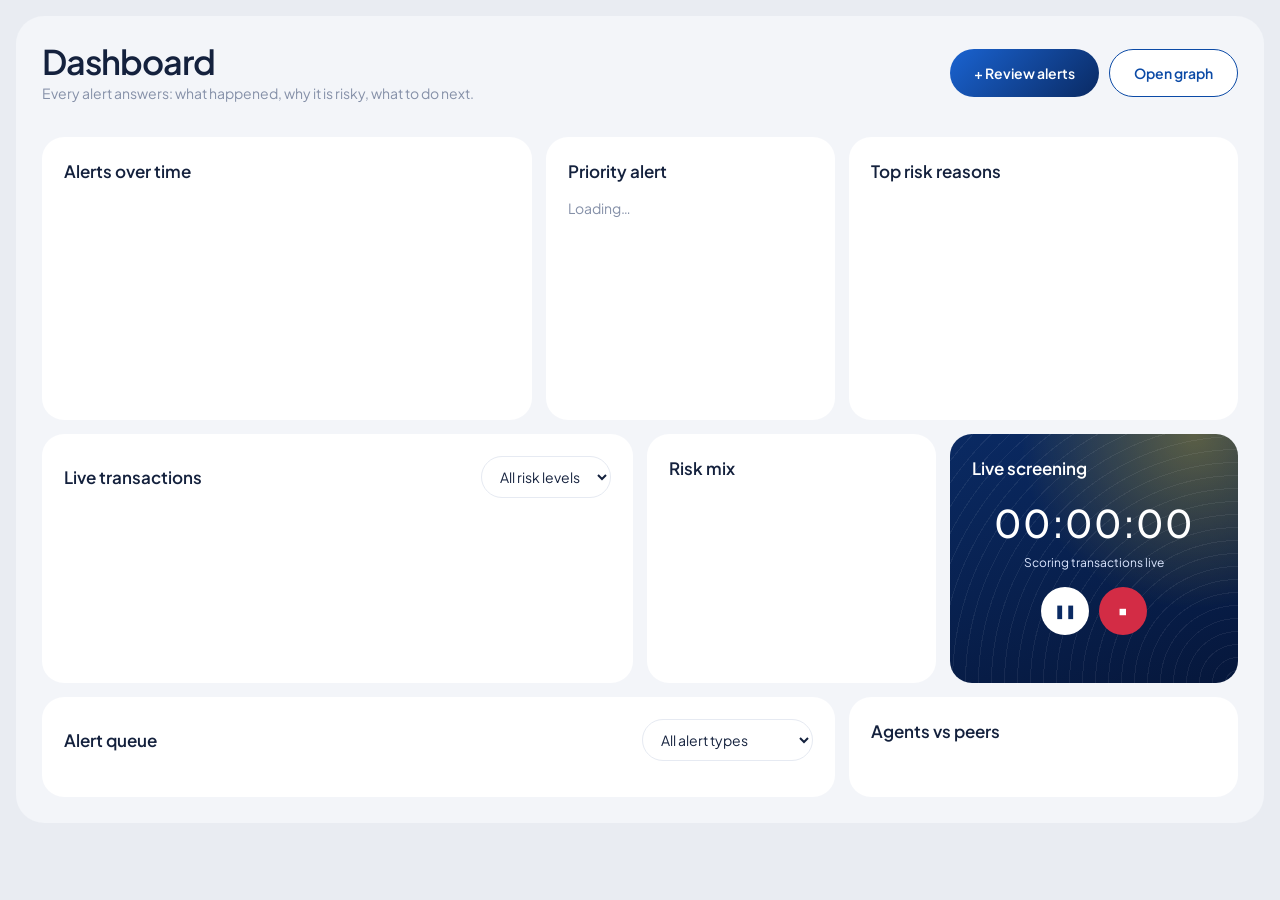
==== Frontend/index.html @ 089296fb "Add files via upload" ====
<!doctype html><html lang=en><head><meta charset=utf-8><meta name=viewport content="width=device-width,initial-scale=1"><link href="https://fonts.googleapis.com/css2?family=Plus+Jakarta+Sans:wght@400;600;700;800&family=Noto+Sans+Bengali:wght@400;700&display=swap" rel=stylesheet><link rel=stylesheet href="assets/css/style.css"><title>Dashboard · Upay_cloak</title><script src="assets/js/vendor/chart.umd.min.js"></script></head><body><main id=main>
<div class=head><div><h1>Dashboard</h1><p class=sub style="margin:2px 0 0">Every alert answers: what happened, why it is risky, what to do next.</p></div><div style="display:flex;gap:10px"><a class=btn href="#queue">+ Review alerts</a><a class="btn ghost" href="graph.html">Open graph</a></div></div>
<div class="grid g4" id=kpis style="margin-top:20px"></div>
<div class="grid g12" style="margin-top:14px">
<section class="card s5"><h2>Alerts over time</h2><div class=pb id=bars></div></section>
<section class="card s3 al" id=alert><h2>Priority alert</h2><p class=mut>Loading…</p></section>
<section class="card s4"><h2>Top risk reasons</h2><div id=rsn></div></section>
<section class="card s6"><div class=head><h2 style="margin:0;margin-right:auto">Live transactions</h2><select id=fr aria-label="Risk filter"><option value=all>All risk levels<option value=critical>Critical<option value=high>High<option value=medium>Medium<option value=low>Low</select></div><div id=feed></div></section>
<section class="card s3"><h2>Risk mix</h2><div class=gw><canvas id=c1></canvas><div class=gv id=gv></div></div><div class=lg id=lg></div></section>
<section class="card s3 trk"><h2>Live screening</h2><b id=clk>00:00:00</b><p id=st>Scoring transactions live</p><div class=pz><button id=pz aria-label="Pause or resume">❚❚</button><button id=rs aria-label="Stop and reset">■</button></div></section>
<section class="card s8" id=queue><div class=head><h2 style="margin:0;margin-right:auto">Alert queue</h2><select id=fa aria-label="Alert type"><option value="">All alert types<option value=account_takeover>Account takeover<option value=otp_breach>OTP breach<option value=mule_network>Mule network<option value=scam>Scam<option value=gambling>Betting / gambling<option value=agent_anomaly>Agent anomaly<option value=structuring>Structuring<option value=anomaly>Other anomaly</select></div><div id=q></div></section>
<section class="card s4"><h2>Agents vs peers</h2><div id=agents></div></section>
</div></main><script src="assets/js/utils.js"></script><script src="assets/js/api.js"></script><script src="assets/js/layout.js"></script><script src="assets/js/dashboard.js"></script></body></html>
---- Frontend/assets/css/style.css ----
:root{--ink:#0A2A63;--brand:#0B4AA6;--brand-d:#083A85;--b2:#1A63D1;--yel:#FFD21F;--yel2:#FFF4C2;--bg:#E9ECF2;--soft:#F3F5F9;--line:#E6EAF2;--tx:#14213D;--mut:#8590A8;--low:#1B9E6A;--med:#D99A0B;--high:#EC6A1E;--crit:#D32C45;--tex:repeating-radial-gradient(circle at 100% 100%,transparent 0 12px,#ffffff10 12px 13px)}
*{box-sizing:border-box;margin:0}
body{font:400 14px/1.45 'Plus Jakarta Sans','Noto Sans Bengali',system-ui,sans-serif;background:var(--bg);color:var(--tx);padding:16px}
a{color:var(--brand)}.mut{color:var(--mut)}
.frame{display:flex;gap:14px;max-width:1600px;margin:auto;background:#fff;border-radius:36px;padding:14px;min-height:calc(100vh - 32px)}
.side{width:240px;flex:none;position:sticky;top:30px;height:calc(100vh - 60px);background:var(--soft);border-radius:28px;padding:26px 18px;display:flex;flex-direction:column;overflow:auto}
.brand{display:flex;gap:10px;align-items:center;font-size:21px;font-weight:600;margin:0 0 28px 4px}.logo{width:34px;height:34px}.logo svg{width:100%;height:100%}
.menu{font-size:12px;color:var(--mut);margin:16px 10px 8px}
.side a{display:flex;align-items:center;gap:12px;padding:11px 10px;color:var(--mut);text-decoration:none;font-weight:500;font-size:15px;position:relative;border-radius:12px;transition:color .2s}
.side a svg{width:20px;height:20px;flex:none}.side a:hover{color:var(--tx)}.side a.on{color:var(--tx);font-weight:600}.side a.on svg{color:var(--brand)}
.side a.on:before{content:"";position:absolute;left:-18px;top:8px;bottom:8px;width:5px;border-radius:0 6px 6px 0;background:var(--yel)}
.side a i{margin-left:auto;font-style:normal;background:var(--ink);color:#fff;font-size:11px;border-radius:7px;padding:1px 7px}
.promo{margin-top:auto;border-radius:22px;padding:18px;color:#fff;background:var(--tex),radial-gradient(circle at 90% 0,#ffd21f66,transparent 50%),linear-gradient(160deg,var(--b2),var(--ink))}
.promo b{display:block;font-size:17px;font-weight:500}.promo p{margin:4px 0 14px;font-size:12px;color:#cfe0ff}.promo .btn{display:block;text-align:center;background:var(--yel);color:#1A2340;padding:11px}
.wrap{flex:1;min-width:0;display:flex;flex-direction:column;gap:14px}
.top{display:flex;align-items:center;gap:12px;background:var(--soft);border-radius:28px;padding:14px 20px}
.sb{flex:1;max-width:420px;display:flex;align-items:center;gap:10px;background:#fff;border-radius:99px;padding:6px 8px 6px 16px;color:var(--mut)}.sb svg{width:18px;flex:none}
.sb input{all:unset;flex:1;color:var(--tx);min-width:0}.sb kbd{font:inherit;font-weight:600;font-size:12px;background:var(--soft);border-radius:8px;padding:6px 11px}
.demo-badge{margin-left:auto;background:var(--yel2);color:#7A5200;padding:6px 12px;border-radius:99px;font-weight:600;font-size:12px}
.ic{width:42px;height:42px;border-radius:50%;border:1px solid var(--line);background:#fff;display:grid;place-items:center;color:var(--tx)}.ic svg{width:19px}
.me{display:flex;gap:10px;align-items:center;font-weight:600}.me small{display:block;color:var(--mut);font-size:12px;font-weight:400}
.av{width:42px;height:42px;border-radius:50%;display:grid;place-items:center;font-weight:700;color:#fff;background:linear-gradient(135deg,var(--yel),var(--b2))}
main{flex:1;background:var(--soft);border-radius:28px;padding:26px}
h1{font-size:34px;font-weight:600;letter-spacing:-.03em;line-height:1.15}h2{font-size:17px;font-weight:600;margin-bottom:14px}h3{font-size:13px;font-weight:600;margin:16px 0 6px}.sub{color:var(--mut);margin:4px 0 20px}
.head{display:flex;gap:12px;align-items:center;flex-wrap:wrap;margin-bottom:14px}.head>div:first-child{margin-right:auto}
.card{background:#fff;border-radius:22px;padding:22px;transition:box-shadow .25s}.card:hover{box-shadow:0 14px 32px -18px #0b4aa666}
.grid{display:grid;gap:14px}.g4{grid-template-columns:repeat(4,1fr)}.g12{grid-template-columns:repeat(12,1fr)}.g2{grid-template-columns:2fr 1fr}
.s3{grid-column:span 3}.s4{grid-column:span 4}.s5{grid-column:span 5}.s6{grid-column:span 6}.s8{grid-column:span 8}
input,select{padding:10px 14px;border:1px solid var(--line);border-radius:99px;background:#fff;font:inherit;color:inherit}
.btn{display:inline-flex;align-items:center;justify-content:center;gap:6px;border:0;border-radius:99px;padding:13px 24px;font:inherit;font-weight:600;cursor:pointer;color:#fff;text-decoration:none;background:linear-gradient(135deg,var(--b2),var(--ink));transition:transform .2s,box-shadow .2s}
.btn:hover{transform:translateY(-2px);box-shadow:0 10px 20px -10px var(--brand)}.btn.ghost{background:#fff;color:var(--brand);border:1.5px solid var(--brand)}.btn.red{background:var(--crit)}.btn.amb{background:var(--high)}.btn.big{width:100%;padding:14px;margin-top:8px}
.btn.dark{display:block;text-align:center;background:var(--ink)}
:focus-visible{outline:3px solid var(--b2);outline-offset:2px}
.kpi{display:flex;flex-direction:column;min-height:158px;animation:rise .6s both;animation-delay:calc(var(--i)*70ms)}
.kpi .t{display:flex;justify-content:space-between;align-items:center;font-weight:500;font-size:16px}
.arr{width:34px;height:34px;border-radius:50%;border:1.5px solid var(--tx);display:grid;place-items:center;font-style:normal;transition:transform .25s}.kpi:hover .arr{transform:rotate(45deg)}
.kpi b{font-size:48px;font-weight:500;letter-spacing:-.03em;margin-top:6px;line-height:1.1}.kpi small{margin-top:auto;font-size:12px;color:var(--mut)}
.kpi:first-child{color:#fff;background:var(--tex),radial-gradient(circle at 100% 0,#ffd21f88,transparent 55%),linear-gradient(150deg,var(--b2),var(--ink))}.kpi:first-child .arr{background:#fff;border-color:#fff;color:var(--ink)}.kpi:first-child small{color:#DBE6FF}
@keyframes rise{from{opacity:0;transform:translateY(14px)}}
.pb{display:flex;align-items:flex-end;justify-content:space-between;gap:7px;height:200px}
.pb div{flex:1;height:100%;display:flex;flex-direction:column;justify-content:flex-end;align-items:center;gap:8px;font-size:11px;color:var(--mut)}
.pb i{width:100%;border-radius:99px;position:relative;animation:grow .9s cubic-bezier(.2,.8,.2,1) both;transform-origin:bottom}
.pb i:hover:after,.pb i.pk:after{content:attr(data-v);position:absolute;top:-26px;left:50%;transform:translateX(-50%);background:#fff;border:1px solid var(--line);border-radius:8px;padding:1px 7px;font-size:11px;font-weight:600;color:var(--tx);white-space:nowrap}
.b1{background:var(--ink)}.b2{background:var(--b2)}.b3{background:var(--yel)}.hh{background:repeating-linear-gradient(135deg,#C4CDE3 0 2px,transparent 2px 7px);border:1px solid #C4CDE3}
@keyframes grow{from{transform:scaleY(.1);opacity:0}}
.al .at{font-size:20px;font-weight:600;color:var(--brand);margin:12px 0 6px;text-transform:capitalize}.al p{margin-bottom:16px}
.li{display:flex;gap:12px;align-items:center;padding:9px 0}.li .d{width:34px;height:34px;border-radius:50%;display:grid;place-items:center;background:var(--yel2);font-weight:600;flex:none}.li em{margin-left:auto;font-style:normal;font-weight:600}
.tx{display:flex;gap:12px;align-items:center;padding:11px 0;cursor:pointer;border-top:1px solid var(--line)}.tx:first-child{border-top:0}
.tx .a{width:42px;height:42px;border-radius:50%;display:grid;place-items:center;color:#fff;font-size:12px;font-weight:600;background:var(--c);flex:none}
.tx b{display:block;font-weight:600;text-transform:capitalize}.tx small{color:var(--mut);font-size:12px}.tx .r{margin-left:auto;display:grid;gap:3px;justify-items:end}.tx:hover b{color:var(--brand)}.tx.new{animation:slide .7s}
@keyframes slide{from{background:#FFD21F44;transform:translateX(-14px);opacity:0}}
.gw{position:relative}.gv{position:absolute;left:0;right:0;bottom:2px;text-align:center;font-size:36px;font-weight:600}.gv small{display:block;font-size:12px;color:var(--mut);font-weight:400}
.lg,.legend{display:flex;flex-wrap:wrap;justify-content:center;gap:6px 14px;margin-top:12px;font-size:12px}.lg span:before,.legend span:before{content:"";display:inline-block;width:9px;height:9px;border-radius:50%;background:var(--c);margin-right:5px}
.trk{color:#fff;text-align:center;background:var(--tex),radial-gradient(circle at 85% 0,#ffd21f55,transparent 50%),linear-gradient(160deg,var(--ink),#06173B)}
.trk h2{text-align:left}.trk b{display:block;font-size:38px;font-weight:500;letter-spacing:1px}.trk p{color:#DBE6FF;margin:4px 0 16px;font-size:12px}
.pz{display:flex;gap:10px;justify-content:center}.pz button{width:48px;height:48px;border-radius:50%;border:0;background:#fff;color:var(--ink);font-weight:700;cursor:pointer;transition:transform .2s}.pz button+button{background:var(--crit);color:#fff}.pz button:hover{transform:scale(1.08)}
table{width:100%;border-collapse:collapse}th{text-align:left;color:var(--mut);font-size:12px;font-weight:500;padding:8px}td{padding:11px 8px;border-top:1px solid var(--line)}
.badge{display:inline-flex;gap:5px;align-items:center;padding:3px 10px;border-radius:8px;font-size:11px;font-weight:600;color:var(--c);background:color-mix(in srgb,var(--c) 13%,#fff);border:1px solid color-mix(in srgb,var(--c) 28%,#fff)}.badge.critical{animation:pulse 2s infinite}@keyframes pulse{50%{box-shadow:0 0 0 5px #D32C4522}}
.low{--c:var(--low)}.medium{--c:var(--med)}.high{--c:var(--high)}.critical{--c:var(--crit)}
.pill{background:var(--yel2);color:var(--tx);padding:5px 12px;border-radius:99px;font-weight:600;font-size:12px;text-transform:capitalize}
.chip{display:inline-block;border:1px solid var(--line);background:#fff;border-radius:99px;padding:6px 12px;font:inherit;font-size:12px;cursor:pointer;margin:0 6px 6px 0}.chip.ev{background:#0B4AA61a;color:var(--brand-d);font-weight:600;border-color:#0B4AA655}
.acts{display:flex;flex-wrap:wrap;gap:8px;margin:12px 0}.acts .btn{padding:11px 18px}
.tl{border-left:2px solid var(--line);margin:16px 0 0 6px;padding-left:18px}.tl>div{position:relative;padding:2px 0 14px;transition:.3s}.tl>div:before{content:'';position:absolute;left:-24px;top:6px;width:10px;height:10px;border-radius:50%;background:var(--c)}.hl{background:var(--yel2);border-radius:8px;box-shadow:0 0 0 6px var(--yel2)}
.shap{display:grid;grid-template-columns:190px 1fr 48px;gap:10px;align-items:center;margin:8px 0;font-size:13px}.track{height:14px;position:relative;background:#EDF0F7;border-radius:99px}.track:after{content:'';position:absolute;left:50%;top:-3px;bottom:-3px;width:1px;background:#B6BFD3}
.bar{position:absolute;top:0;height:100%;width:0;transition:width 1s cubic-bezier(.2,.8,.2,1)}.pos{left:50%;background:var(--crit);border-radius:0 99px 99px 0}.neg{right:50%;background:var(--low);border-radius:99px 0 0 99px}
.conf{height:10px;background:#EDF0F7;border-radius:99px}.conf i{display:block;height:100%;background:var(--b2);border-radius:99px}
.chat{max-height:280px;overflow:auto;margin:10px 0}.msg{background:var(--soft);border-radius:16px;padding:10px 14px;margin:6px 0}.msg.me{background:var(--ink);color:#fff;margin-left:30px}
#net,#mini{border-radius:22px;background:radial-gradient(circle at 30% 20%,#fff,#E6ECF8)}#mini{height:200px}.ctrl{display:flex;gap:10px;flex-wrap:wrap;margin-bottom:14px}
.ag{display:grid;grid-template-columns:76px 1fr 38px;gap:8px;align-items:center;margin:10px 0;font-size:13px}.ag .track{height:12px}.fill{height:100%;border-radius:99px;width:0;transition:width 1s}
.qrow{display:flex;gap:12px;align-items:center;padding:12px 0;border-top:1px solid var(--line)}.qrow:first-child{border-top:0}.qrow span:nth-child(2){margin-right:auto}
.demo{display:grid;grid-template-columns:340px 1fr;gap:28px;align-items:start}
.phone{width:320px;height:620px;background:#0A1634;border-radius:44px;padding:12px;box-shadow:0 30px 60px #0a2a6340}.screen{background:#fff;height:100%;border-radius:34px;padding:38px 20px 20px;overflow:auto;animation:rise .35s;border-top:6px solid var(--yel)}
.screen input{width:100%;margin:4px 0 12px;padding:12px;border-radius:14px}.lbl{font-size:12px;color:var(--mut);font-weight:600}.ico{width:68px;height:68px;border-radius:50%;display:grid;place-items:center;color:#fff;font-size:32px;margin:18px auto;background:var(--c);animation:pop .5s}@keyframes pop{from{transform:scale(.4)}}
.screen h3{font-size:18px;text-align:center;margin:0 0 8px}.screen p{text-align:center;margin:6px 0}.screen li{margin:6px 0 6px 18px;font-size:13px}.gauge{width:240px;display:block;margin:0 auto}.gauge text{font-weight:700;font-size:34px;text-anchor:middle}
.toast{position:fixed;bottom:24px;right:24px;background:var(--ink);color:#fff;padding:12px 20px;border-radius:99px;animation:rise .3s;z-index:20}
@media(max-width:1200px){.g4{grid-template-columns:repeat(2,1fr)}.s3,.s4,.s5,.s6{grid-column:span 6}.s8{grid-column:span 12}.g2{grid-template-columns:1fr}}
@media(max-width:900px){.demo{grid-template-columns:1fr}}
@media(max-width:800px){body{padding:8px}.frame{padding:8px;border-radius:24px}.side{display:none}main{padding:16px}.s3,.s4,.s5,.s6,.s8{grid-column:span 12}.me div:last-child,.demo-badge{display:none}}
@media(max-width:520px){.g4{grid-template-columns:1fr}.shap{grid-template-columns:110px 1fr 44px}}
@media(prefers-reduced-motion:reduce){*{animation:none!important;transition:none!important}}
.s12{grid-column:span 12}.fld{display:grid;gap:6px;margin-bottom:14px}.fld span{font-size:12px;color:var(--mut);font-weight:600}.fld input,.fld select{width:100%}
.step{display:flex;gap:16px;padding:16px 0;border-top:1px solid var(--line)}.steps .step:first-child{border-top:0;padding-top:4px}.step .n{width:38px;height:38px;border-radius:50%;background:var(--yel);color:#1A2340;font-weight:700;display:grid;place-items:center;flex:none}.step b{display:block;font-size:15px;margin-bottom:2px}.step p{color:#55607A}
.dl{display:grid;grid-template-columns:130px 1fr;gap:10px 16px}.dl dt{font-weight:600}.dl dd{color:#55607A}
@media(max-width:800px){.s12{grid-column:span 12}.dl{grid-template-columns:1fr;gap:2px}.dl dd{margin-bottom:10px}}
.evrow{padding:5px 0;border-bottom:1px solid #EEF2F4;font-size:12px;word-break:break-word}.evrow.hl,.tl .hl{background:#FFF6D6}.ctrl .btn.on{background:var(--brand,#0B4AA6);color:#fff}
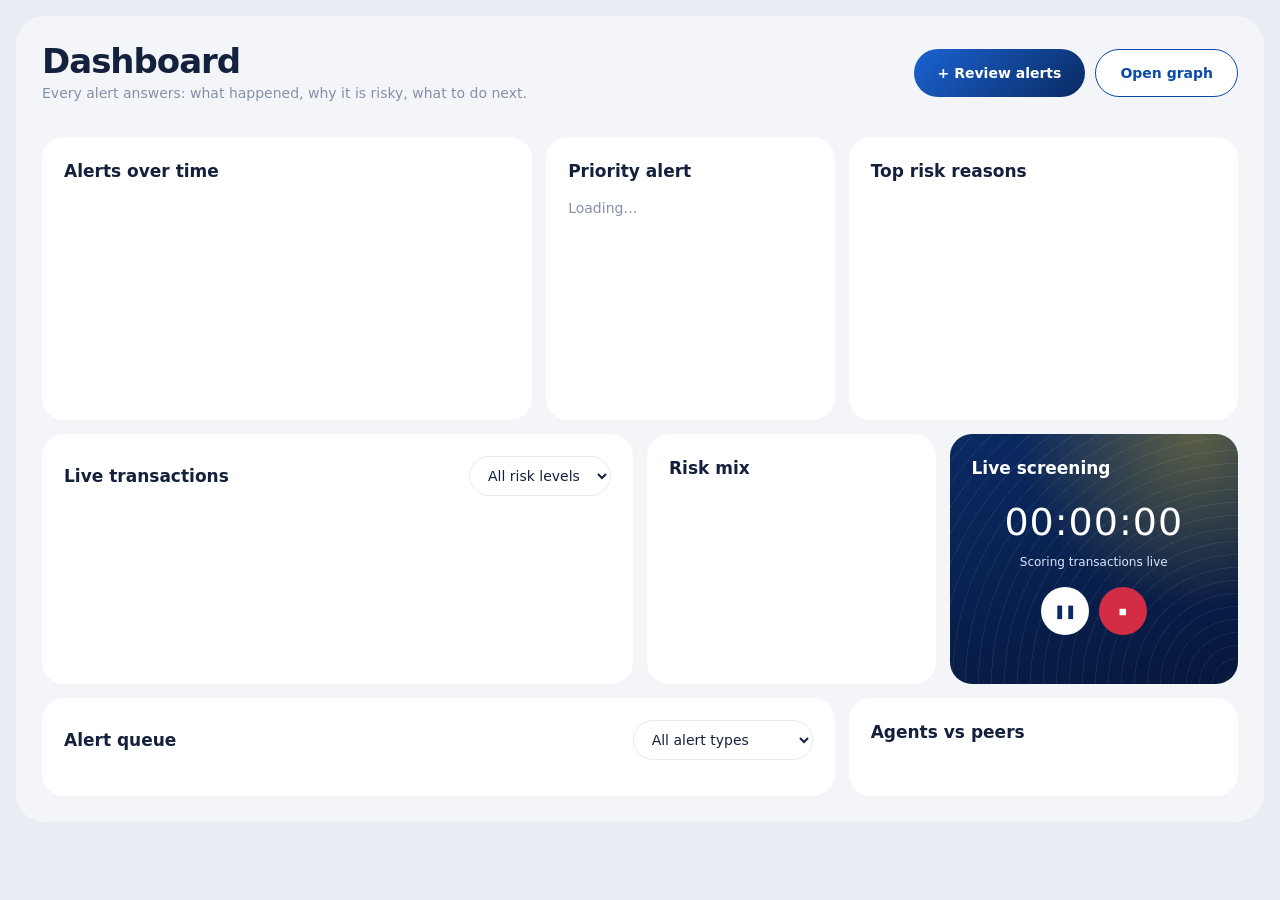
==== commit bf42a533: "Add files via upload" ====
--- a/Frontend/index.html
+++ b/Frontend/index.html
@@ -1,4 +1,4 @@
-<!doctype html><html lang=en><head><meta charset=utf-8><meta name=viewport content="width=device-width,initial-scale=1"><link href="https://fonts.googleapis.com/css2?family=Plus+Jakarta+Sans:wght@400;600;700;800&family=Noto+Sans+Bengali:wght@400;700&display=swap" rel=stylesheet><link rel=stylesheet href="assets/css/style.css"><title>Dashboard · Upay_cloak</title><script src="assets/js/vendor/chart.umd.min.js"></script></head><body><main id=main>
+<!doctype html><html lang=en><head><meta charset=utf-8><meta name=viewport content="width=device-width,initial-scale=1"><link rel=stylesheet href="assets/css/style.css"><title>Dashboard · Upay_cloak</title><script src="assets/js/vendor/chart.umd.min.js"></script></head><body><main id=main>
 <div class=head><div><h1>Dashboard</h1><p class=sub style="margin:2px 0 0">Every alert answers: what happened, why it is risky, what to do next.</p></div><div style="display:flex;gap:10px"><a class=btn href="#queue">+ Review alerts</a><a class="btn ghost" href="graph.html">Open graph</a></div></div>
 <div class="grid g4" id=kpis style="margin-top:20px"></div>
 <div class="grid g12" style="margin-top:14px">
--- a/Frontend/assets/css/style.css
+++ b/Frontend/assets/css/style.css
@@ -1,3 +1,7 @@
+/* Self-hosted fonts (M2.9): no third-party requests. Drop the woff2 files listed in assets/fonts/README.md next to this
+   folder; until then the browser falls back to locally installed fonts, then system-ui. */
+@font-face{font-family:'Plus Jakarta Sans';font-weight:400 800;font-display:swap;src:local('Plus Jakarta Sans'),url('../fonts/PlusJakartaSans-var.woff2') format('woff2')}
+@font-face{font-family:'Noto Sans Bengali';font-weight:400 700;font-display:swap;src:local('Noto Sans Bengali'),url('../fonts/NotoSansBengali-var.woff2') format('woff2')}
 :root{--ink:#0A2A63;--brand:#0B4AA6;--brand-d:#083A85;--b2:#1A63D1;--yel:#FFD21F;--yel2:#FFF4C2;--bg:#E9ECF2;--soft:#F3F5F9;--line:#E6EAF2;--tx:#14213D;--mut:#8590A8;--low:#1B9E6A;--med:#D99A0B;--high:#EC6A1E;--crit:#D32C45;--tex:repeating-radial-gradient(circle at 100% 100%,transparent 0 12px,#ffffff10 12px 13px)}
 *{box-sizing:border-box;margin:0}
 body{font:400 14px/1.45 'Plus Jakarta Sans','Noto Sans Bengali',system-ui,sans-serif;background:var(--bg);color:var(--tx);padding:16px}
@@ -83,3 +87,10 @@
 .dl{display:grid;grid-template-columns:130px 1fr;gap:10px 16px}.dl dt{font-weight:600}.dl dd{color:#55607A}
 @media(max-width:800px){.s12{grid-column:span 12}.dl{grid-template-columns:1fr;gap:2px}.dl dd{margin-bottom:10px}}
 .evrow{padding:5px 0;border-bottom:1px solid #EEF2F4;font-size:12px;word-break:break-word}.evrow.hl,.tl .hl{background:#FFF6D6}.ctrl .btn.on{background:var(--brand,#0B4AA6);color:#fff}
+
+/* M1.2: phone navigation drawer + overflow fixes */
+.menu-btn{display:none;width:42px;height:42px;border-radius:50%;border:1px solid var(--line);background:#fff;color:var(--tx);place-items:center;cursor:pointer;flex:none}.menu-btn svg{width:20px}
+.scrim{display:none}.gnet{grid-template-columns:1fr 300px}
+@media(max-width:900px){.gnet{grid-template-columns:1fr}.gnet #net{height:62vh!important;min-height:360px}}
+@media(max-width:800px){.menu-btn{display:grid}.top{gap:8px;padding:10px 12px}.top .sb{flex:1 1 0;min-width:0}.top .ic{display:none}.side{display:flex;position:fixed;left:8px;top:8px;bottom:8px;height:auto;z-index:50;width:min(280px,86vw);transform:translateX(-115%);transition:transform .25s ease;box-shadow:none}.side.open{transform:none;box-shadow:0 20px 60px rgba(10,20,40,.35)}.scrim.on{display:block;position:fixed;inset:0;background:rgba(10,20,40,.4);z-index:40}}
+@media(max-width:800px) and (prefers-reduced-motion:reduce){.side{transition:none}}
